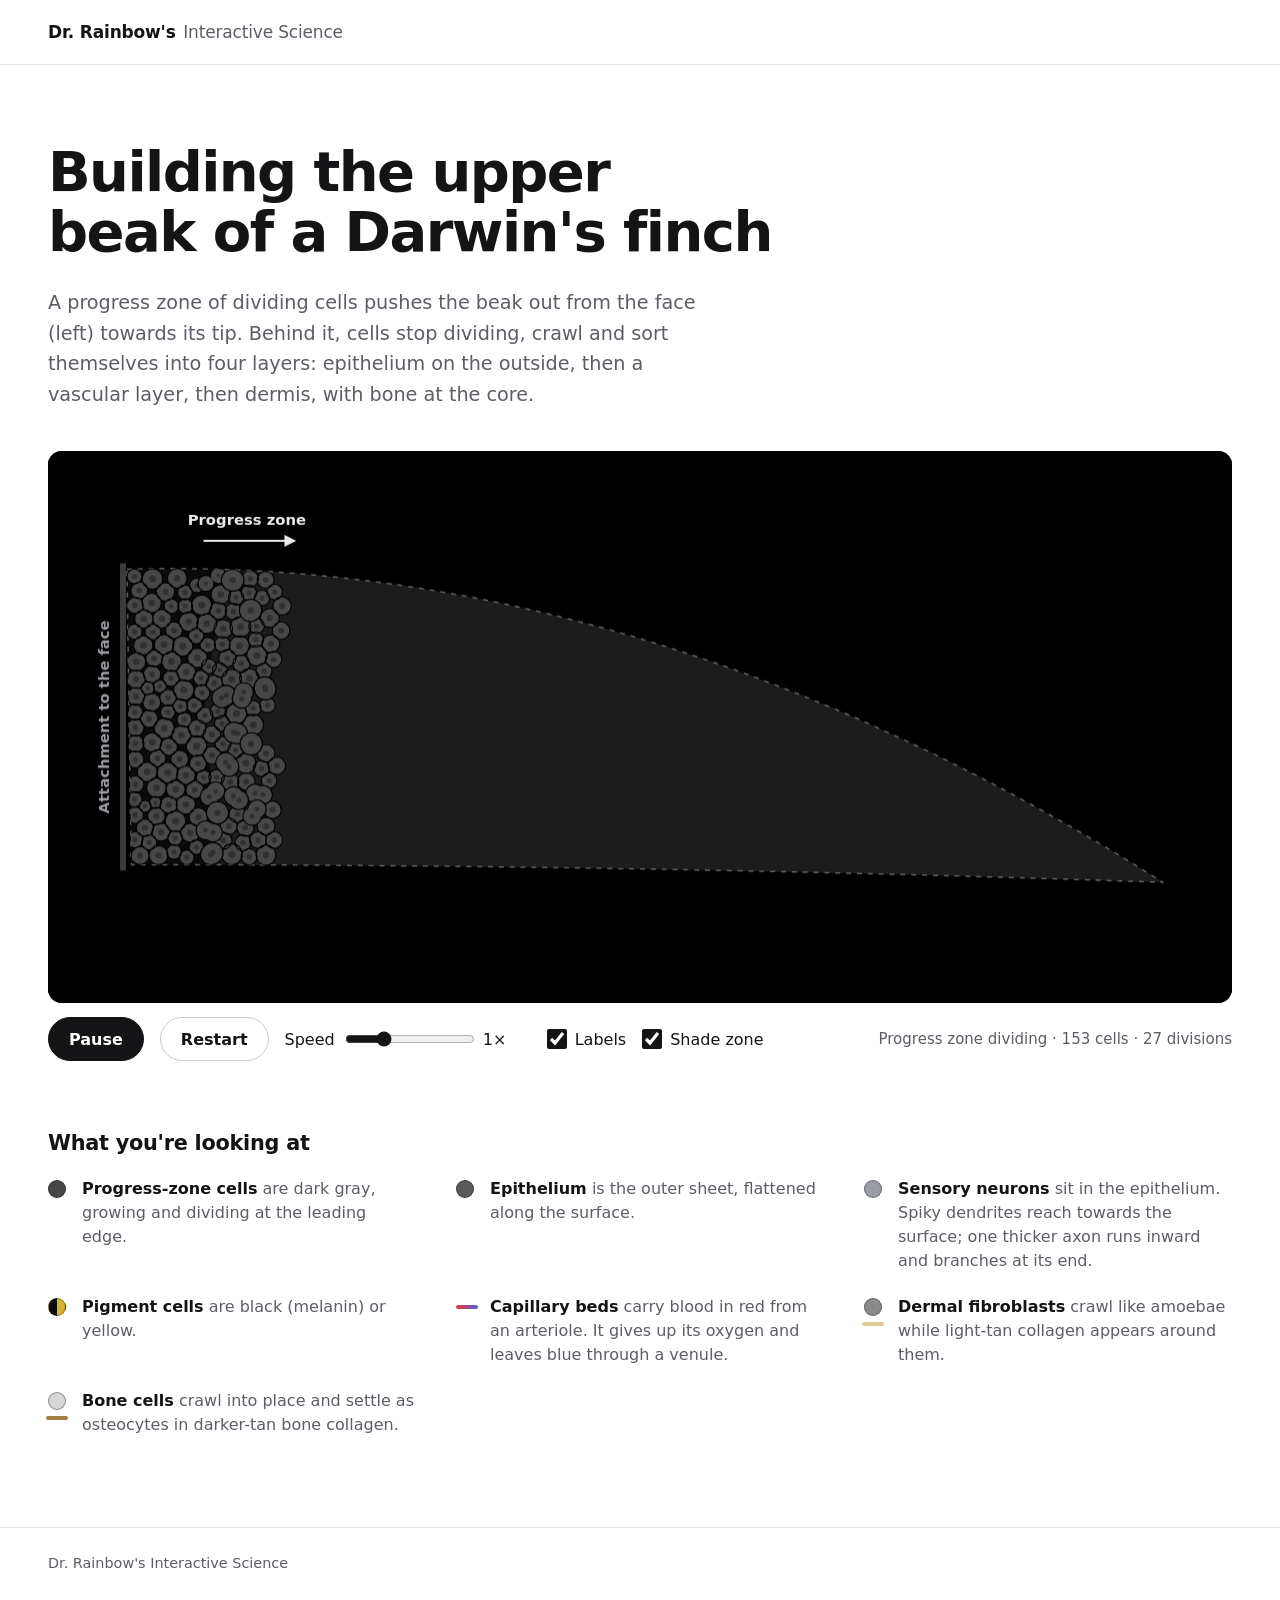
==== index.html @ 3d44cb23 "Launch homepage with finch beak interactive Co-Authored-By: Claude Opus 5.5 <noreply@anthropic.com>" ====
<!doctype html>
<html lang="en">
<head>
<meta charset="utf-8">
<meta name="viewport" content="width=device-width, initial-scale=1">
<title>Dr. Rainbow's Interactive Science</title>
<meta name="description" content="Interactive science lessons you can play with in any browser. First up: how a Darwin's finch builds its upper beak.">
<meta name="theme-color" content="#ffffff">
<meta property="og:title" content="Dr. Rainbow's Interactive Science">
<meta property="og:description" content="Watch a Darwin's finch build its upper beak, cell by cell.">
<meta property="og:type" content="website">
<link rel="icon" href="assets/icon.svg" type="image/svg+xml">
<link rel="stylesheet" href="assets/site.css">
<link rel="stylesheet" href="interactives/finch-beak/finch-beak.css">
<script src="interactives/finch-beak/finch-beak.js" defer></script>
</head>
<body>
<a class="skip" href="#main">Skip to content</a>
<header class="site-head"><div class="wrap"><a class="brand" href="./">Dr. Rainbow's <span>Interactive Science</span></a></div></header>

<main id="main" class="wrap">
  <article class="lesson">
    <h1>Building the upper beak of a Darwin's finch</h1>
    <p class="lede">A progress zone of dividing cells pushes the beak out from the face (left) towards its tip. Behind it, cells stop dividing, crawl and sort themselves into four layers: epithelium on the outside, then a vascular layer, then dermis, with bone at the core.</p>

    <figure class="figure"><div data-interactive="finch-beak"><noscript>This animation needs JavaScript turned on.</noscript></div></figure>

    <section class="key" aria-labelledby="key-title">
      <h2 id="key-title">What you're looking at</h2>
      <ul>
        <li><i class="sw" style="background:#474747"></i><b>Progress-zone cells</b> are dark gray, growing and dividing at the leading edge.</li>
        <li><i class="sw" style="background:#5a5a5a"></i><b>Epithelium</b> is the outer sheet, flattened along the surface.</li>
        <li><i class="sw" style="background:#9a9ea4"></i><b>Sensory neurons</b> sit in the epithelium. Spiky dendrites reach towards the surface; one thicker axon runs inward and branches at its end.</li>
        <li><i class="sw two"></i><b>Pigment cells</b> are black (melanin) or yellow.</li>
        <li><i class="ln" style="background:linear-gradient(90deg,#e8372f,#4662e0)"></i><b>Capillary beds</b> carry blood in red from an arteriole. It gives up its oxygen and leaves blue through a venule.</li>
        <li><i class="sw" style="background:#8a8a8a"></i><i class="ln" style="background:#e2c995"></i><b>Dermal fibroblasts</b> crawl like amoebae while light-tan collagen appears around them.</li>
        <li><i class="sw" style="background:#d6d6d6"></i><i class="ln" style="background:#a47c45"></i><b>Bone cells</b> crawl into place and settle as osteocytes in darker-tan bone collagen.</li>
      </ul>
    </section>
  </article>
</main>

<footer class="site-foot"><div class="wrap">Dr. Rainbow's Interactive Science</div></footer>
</body>
</html>
---- assets/site.css ----
/* Dr. Rainbow's Interactive Science: shared styles. System fonts only, so text paints at once. */
:root{
  color-scheme:light;
  --bg:#fff;--ink:#141416;--muted:#5b5e66;--line:#e4e5e8;--accent:#2f4fd0;
  --gutter:clamp(16px,4vw,48px);--wide:1200px;--text:42rem;
  --sans:ui-sans-serif,system-ui,-apple-system,"Segoe UI",Roboto,"Helvetica Neue",Arial,sans-serif;
}
*{box-sizing:border-box;min-width:0}
html{-webkit-text-size-adjust:100%;text-size-adjust:100%}
body{margin:0;background:var(--bg);color:var(--ink);font:17px/1.6 var(--sans);-webkit-font-smoothing:antialiased}
.wrap{max-width:calc(var(--wide) + 2*var(--gutter));margin:0 auto;padding:0 var(--gutter)}
a{color:inherit}
:focus-visible{outline:3px solid var(--accent);outline-offset:3px;border-radius:4px}
.skip{position:absolute;left:-9999px}
.skip:focus{left:16px;top:12px;background:#fff;padding:8px 12px;z-index:2}

.site-head{border-bottom:1px solid var(--line)}
.site-head .wrap{min-height:64px;display:flex;align-items:center}
.brand{display:inline-flex;flex-wrap:wrap;gap:0 .45em;padding:10px 0;text-decoration:none;font-weight:650;letter-spacing:-.01em;line-height:1.3}
.brand span{font-weight:400;color:var(--muted)}

.lesson{padding:clamp(36px,6vw,80px) 0 clamp(48px,7vw,96px)}
h1{font-size:clamp(2rem,5.2vw,3.5rem);line-height:1.08;letter-spacing:-.028em;font-weight:680;margin:0 0 .45em;max-width:18em;text-wrap:balance}
h2{font-size:1.3rem;line-height:1.25;letter-spacing:-.012em;font-weight:650;margin:0 0 20px}
.lede{font-size:clamp(1.06rem,1.5vw,1.2rem);color:var(--muted);max-width:var(--text);margin:0 0 clamp(24px,3.5vw,40px)}
.figure{margin:0}
.key{margin-top:clamp(40px,5vw,64px)}
.key ul{list-style:none;margin:0;padding:0;display:grid;grid-template-columns:repeat(auto-fill,minmax(min(100%,300px),1fr));gap:22px 40px}
.key li{position:relative;padding-left:34px;font-size:1rem;line-height:1.5;color:var(--muted)}
.key b{color:var(--ink);font-weight:620}
.sw{position:absolute;left:0;top:3px;width:18px;height:18px;border-radius:50%;border:1px solid rgba(0,0,0,.35)}
.sw.two{background:linear-gradient(90deg,#0a0a0a 50%,#dab42c 50%)}
.ln{position:absolute;left:0;top:10px;width:22px;height:4px;border-radius:2px}
.sw+.ln{top:27px;left:-2px}
.site-foot{border-top:1px solid var(--line);color:var(--muted);font-size:.9rem}
.site-foot .wrap{padding-top:24px;padding-bottom:32px}
---- interactives/finch-beak/finch-beak.css ----
.fb{color:#141416;font-family:inherit}
.fb-stage{position:relative;width:100%;background:#000;border-radius:14px;overflow:hidden}
/* padding keeps the shape on browsers without aspect-ratio */
.fb-stage::before{content:"";display:block;padding-top:46.667%}
.fb-stage canvas{position:absolute;left:0;top:0;width:100%;height:100%;display:block}
.fb-ctl{display:flex;flex-wrap:wrap;align-items:center;margin:8px -8px 0}
.fb-ctl>*{margin:6px 8px}
.fb button{font:inherit;font-size:16px;font-weight:600;min-height:44px;min-width:92px;padding:0 20px;border-radius:999px;border:1px solid #141416;background:#141416;color:#fff;cursor:pointer;touch-action:manipulation}
.fb button.fb-alt{background:transparent;color:#141416;border-color:#c9cbd1}
.fb button:hover{background:#33353b}
.fb button.fb-alt:hover{background:#f3f4f6}
.fb label{display:inline-flex;align-items:center;min-height:44px;font-size:16px;cursor:pointer}
.fb label>*+*,.fb label>span{margin-left:8px}
.fb input{accent-color:#141416;margin:0}
.fb input[type=range]{width:130px;margin-left:10px}
.fb input[type=checkbox]{width:20px;height:20px}
.fb-spv{min-width:3em;font-variant-numeric:tabular-nums}
.fb-stat{margin-left:auto;color:#5b5e66;font-size:15px;font-variant-numeric:tabular-nums}
@media(max-width:640px){
  .fb-stage{margin:0 calc(-1*var(--gutter,0px));width:auto;border-radius:0}
  .fb-stage::before{padding-top:60%}
  .fb-stat{margin-left:8px;width:100%;order:-1}
  .fb-ctl label:first-of-type{flex:1 1 100%}
  .fb-ctl label:first-of-type input{flex:1}
  .fb-ctl button{flex:1 1 40%}
}
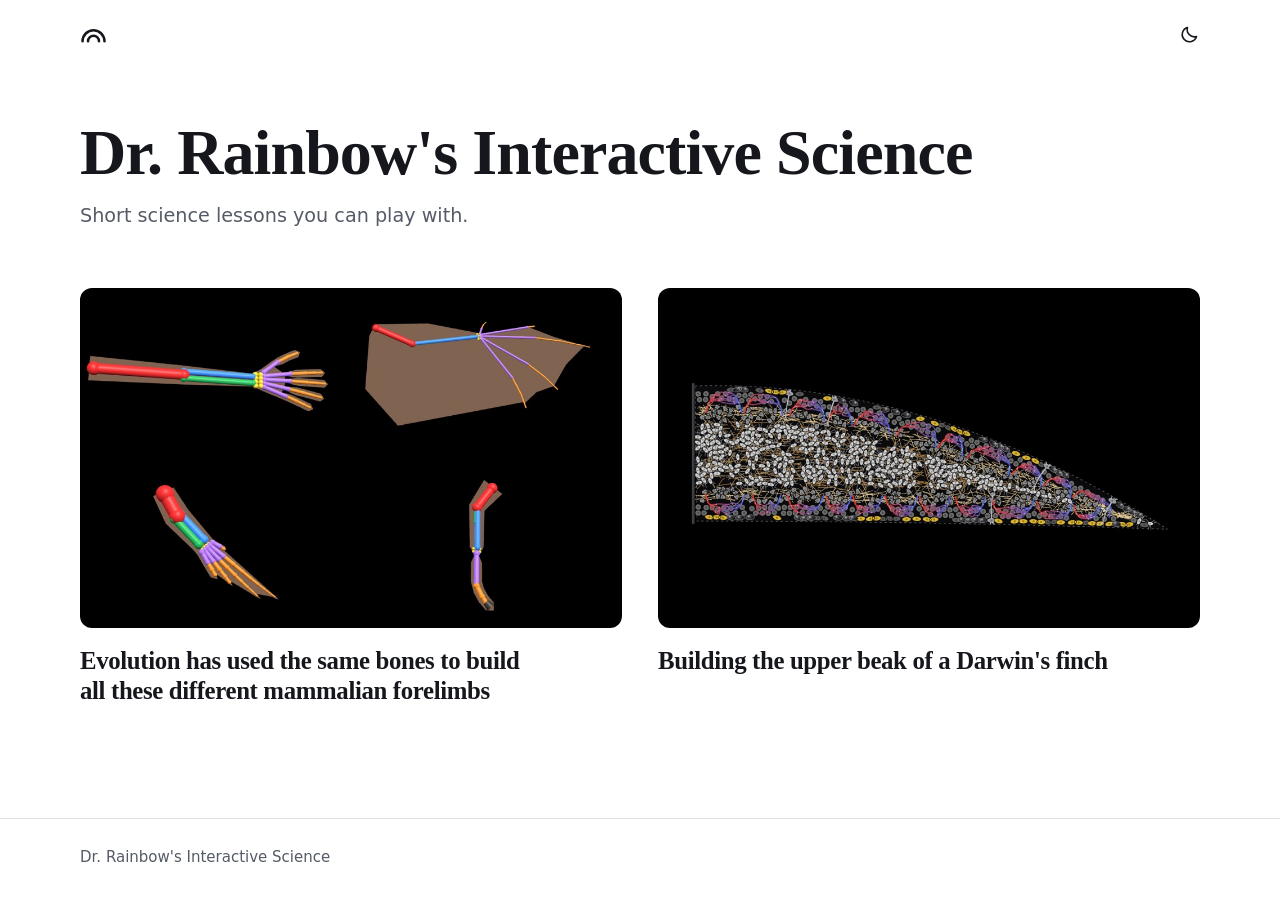
==== commit 3c51053d: "Add forelimbs module, homepage grid, light and dark modes Move each module into its own folder, put " ====
--- a/index.html
+++ b/index.html
@@ -3,43 +3,39 @@
 <head>
 <meta charset="utf-8">
 <meta name="viewport" content="width=device-width, initial-scale=1">
-<title>Dr. Rainbow's Interactive Science</title>
-<meta name="description" content="Interactive science lessons you can play with in any browser. First up: how a Darwin's finch builds its upper beak.">
+<title>Dr. Rainbow&#x27;s Interactive Science</title>
+<meta name="description" content="Short science lessons you can play with.">
 <meta name="theme-color" content="#ffffff">
-<meta property="og:title" content="Dr. Rainbow's Interactive Science">
-<meta property="og:description" content="Watch a Darwin's finch build its upper beak, cell by cell.">
+<meta property="og:site_name" content="Dr. Rainbow&#x27;s Interactive Science">
+<meta property="og:title" content="Dr. Rainbow&#x27;s Interactive Science">
+<meta property="og:description" content="Short science lessons you can play with.">
 <meta property="og:type" content="website">
-<link rel="icon" href="assets/icon.svg" type="image/svg+xml">
-<link rel="stylesheet" href="assets/site.css">
-<link rel="stylesheet" href="interactives/finch-beak/finch-beak.css">
-<script src="interactives/finch-beak/finch-beak.js" defer></script>
+<meta property="og:url" content="https://mattrainbow.github.io/biology-website/">
+<meta property="og:image" content="https://mattrainbow.github.io/biology-website/modules/forelimbs/thumbnail.jpg">
+<meta name="twitter:card" content="summary_large_image">
+<link rel="canonical" href="https://mattrainbow.github.io/biology-website/">
+<link rel="icon" href="./assets/img/icon.svg" type="image/svg+xml">
+<script>(function(){var t;try{t=localStorage.getItem('theme')}catch(e){}if(t!=='light'&&t!=='dark')t=window.matchMedia&&matchMedia('(prefers-color-scheme: dark)').matches?'dark':'light';document.documentElement.setAttribute('data-theme',t)})()</script>
+<link rel="stylesheet" href="./assets/css/tokens.css?v=05e738a7">
+<link rel="stylesheet" href="./assets/css/site.css?v=0b444c0e">
 </head>
-<body>
+<body class="home">
 <a class="skip" href="#main">Skip to content</a>
-<header class="site-head"><div class="wrap"><a class="brand" href="./">Dr. Rainbow's <span>Interactive Science</span></a></div></header>
+<header class="site-head"><div class="wrap">
+  <a class="brand" href="./" aria-label="Dr. Rainbow&#x27;s Interactive Science, home"><svg viewBox="0 0 32 32" fill="none" stroke="currentColor" stroke-width="3" stroke-linecap="round" aria-hidden="true"><path d="M3 24a13 13 0 0 1 26 0"/><path d="M9.5 24a6.5 6.5 0 0 1 13 0"/></svg><span>Dr. Rainbow&#x27;s Interactive Science</span></a>
+  <button class="theme" type="button" aria-label="Switch color mode"><svg class="sun" viewBox="0 0 24 24" fill="none" stroke="currentColor" stroke-width="1.8" stroke-linecap="round" aria-hidden="true"><circle cx="12" cy="12" r="4.2"/><path d="M12 2.5v2.2M12 19.3v2.2M2.5 12h2.2M19.3 12h2.2M5.3 5.3l1.5 1.5M17.2 17.2l1.5 1.5M18.7 5.3l-1.5 1.5M6.8 17.2l-1.5 1.5"/></svg><svg class="moon" viewBox="0 0 24 24" fill="none" stroke="currentColor" stroke-width="1.8" stroke-linejoin="round" aria-hidden="true"><path d="M20 14.3A8.3 8.3 0 0 1 9.7 4 8.3 8.3 0 1 0 20 14.3z"/></svg></button>
+</div></header>
+<main id="main">
+<div class="wrap">
+  <div class="masthead"><h1>Dr. Rainbow&#x27;s Interactive Science</h1><p>Short science lessons you can play with.</p></div>
+  <ul class="grid">
+    <li class="card"><a href="./modules/forelimbs/"><div class="card-img"><img src="./modules/forelimbs/thumbnail.jpg?v=ca82a010" width="960" height="600" alt="" ></div><h2>Evolution has used the same bones to build all these different mammalian forelimbs</h2></a></li>
+    <li class="card"><a href="./modules/finch-beak/"><div class="card-img"><img src="./modules/finch-beak/thumbnail.jpg?v=c0197a06" width="960" height="600" alt="" ></div><h2>Building the upper beak of a Darwin&#x27;s finch</h2></a></li>
+  </ul>
+</div>
 
-<main id="main" class="wrap">
-  <article class="lesson">
-    <h1>Building the upper beak of a Darwin's finch</h1>
-    <p class="lede">A progress zone of dividing cells pushes the beak out from the face (left) towards its tip. Behind it, cells stop dividing, crawl and sort themselves into four layers: epithelium on the outside, then a vascular layer, then dermis, with bone at the core.</p>
-
-    <figure class="figure"><div data-interactive="finch-beak"><noscript>This animation needs JavaScript turned on.</noscript></div></figure>
-
-    <section class="key" aria-labelledby="key-title">
-      <h2 id="key-title">What you're looking at</h2>
-      <ul>
-        <li><i class="sw" style="background:#474747"></i><b>Progress-zone cells</b> are dark gray, growing and dividing at the leading edge.</li>
-        <li><i class="sw" style="background:#5a5a5a"></i><b>Epithelium</b> is the outer sheet, flattened along the surface.</li>
-        <li><i class="sw" style="background:#9a9ea4"></i><b>Sensory neurons</b> sit in the epithelium. Spiky dendrites reach towards the surface; one thicker axon runs inward and branches at its end.</li>
-        <li><i class="sw two"></i><b>Pigment cells</b> are black (melanin) or yellow.</li>
-        <li><i class="ln" style="background:linear-gradient(90deg,#e8372f,#4662e0)"></i><b>Capillary beds</b> carry blood in red from an arteriole. It gives up its oxygen and leaves blue through a venule.</li>
-        <li><i class="sw" style="background:#8a8a8a"></i><i class="ln" style="background:#e2c995"></i><b>Dermal fibroblasts</b> crawl like amoebae while light-tan collagen appears around them.</li>
-        <li><i class="sw" style="background:#d6d6d6"></i><i class="ln" style="background:#a47c45"></i><b>Bone cells</b> crawl into place and settle as osteocytes in darker-tan bone collagen.</li>
-      </ul>
-    </section>
-  </article>
 </main>
-
-<footer class="site-foot"><div class="wrap">Dr. Rainbow's Interactive Science</div></footer>
+<footer class="site-foot"><div class="wrap">Dr. Rainbow&#x27;s Interactive Science</div></footer>
+<script src="./assets/js/site.js?v=63374ebe" defer></script>
 </body>
 </html>
--- a/assets/css/tokens.css
+++ b/assets/css/tokens.css
@@ -0,0 +1,57 @@
+/* ==========================================================================
+   THE SITE'S LOOK, IN ONE PLACE
+   Change a font, size or color here and every page, control and figure label
+   follows. Nothing else in the project hard-codes a page font or color.
+   ========================================================================== */
+:root{
+  /* Fonts: system fonts, so nothing downloads and text appears at once */
+  --font-heading:Charter,"Bitstream Charter","Iowan Old Style","Sitka Text",Cambria,"Noto Serif",Georgia,serif;
+  --font-body:system-ui,-apple-system,"Segoe UI",Roboto,"Helvetica Neue",Arial,sans-serif;
+
+  /* Text sizes */
+  --text-sm:.9375rem;                      /* captions, tables, controls */
+  --text-body:1.125rem;                    /* article text */
+  --text-card:clamp(1.3rem,2vw,1.55rem);   /* module titles on the homepage */
+  --text-h2:1.6rem;                        /* section headings */
+  --text-h1:clamp(2rem,4.6vw,3.1rem);      /* article titles */
+  --text-masthead:clamp(2.2rem,6vw,4rem);  /* homepage title */
+
+  /* Text details */
+  --weight-heading:700;
+  --weight-strong:620;
+  --leading-body:1.65;
+  --leading-heading:1.14;
+  --tracking-heading:-.014em;
+
+  /* Layout */
+  --measure:42rem;        /* width of article text */
+  --wide:70rem;           /* width of figures and the homepage grid */
+  --gutter:clamp(18px,4vw,40px);
+  --radius:12px;
+
+  /* Colors: light */
+  color-scheme:light;
+  --bg:#ffffff;
+  --surface:#f4f6f8;
+  --ink:#15171c;
+  --muted:#555b66;
+  --line:#dfe3e8;
+  --accent:#1f56c4;
+
+  /* Figures keep a dark stage in both themes */
+  --stage-bg:#000000;
+  --stage-ink:#ecebe8;
+  --stage-muted:#a2a5a9;
+  --stage-line:transparent;
+  --figure-label:12px;    /* smallest label drawn inside a figure */
+}
+:root[data-theme="dark"]{
+  color-scheme:dark;
+  --bg:#111317;
+  --surface:#1a1d22;
+  --ink:#eceef1;
+  --muted:#a3a9b4;
+  --line:#363b45;
+  --accent:#8db4ff;
+  --stage-line:#2c3038;
+}
--- a/assets/css/site.css
+++ b/assets/css/site.css
@@ -0,0 +1,74 @@
+/* Page layout and text. Values come from tokens.css. */
+*{box-sizing:border-box;min-width:0}
+html{-webkit-text-size-adjust:100%;text-size-adjust:100%}
+body{margin:0;min-height:100vh;display:flex;flex-direction:column;background:var(--bg);color:var(--ink);font:400 var(--text-body)/var(--leading-body) var(--font-body);-webkit-font-smoothing:antialiased}
+main{flex:1}
+h1,h2,h3{font-family:var(--font-heading);font-weight:var(--weight-heading);line-height:var(--leading-heading);letter-spacing:var(--tracking-heading);margin:0;text-wrap:balance}
+h1{font-size:var(--text-h1);text-wrap:pretty}
+h2{font-size:var(--text-h2)}
+p{margin:0 0 1.15em}
+strong,b{font-weight:var(--weight-strong)}
+a{color:var(--accent);text-underline-offset:.18em;text-decoration-thickness:1px}
+img{max-width:100%;height:auto;display:block}
+:focus-visible{outline:3px solid var(--accent);outline-offset:3px;border-radius:4px}
+.wrap{width:100%;max-width:calc(var(--wide) + 2*var(--gutter));margin:0 auto;padding:0 var(--gutter)}
+.skip{position:absolute;left:-9999px}
+.skip:focus{left:16px;top:10px;background:var(--bg);padding:8px 12px;z-index:9}
+
+/* header and footer */
+.site-head .wrap{min-height:68px;display:flex;align-items:center;justify-content:space-between;gap:16px}
+.brand{display:inline-flex;align-items:center;gap:11px;padding:10px 0;color:var(--ink);text-decoration:none;font:var(--weight-heading) 1.06rem/1.25 var(--font-heading)}
+.brand svg{width:27px;height:27px;flex:none}
+.home .brand span{display:none} /* the homepage title already says it */
+.theme{flex:none;display:inline-flex;align-items:center;justify-content:center;width:44px;height:44px;margin-right:-11px;border:0;border-radius:50%;background:none;color:var(--ink);cursor:pointer}
+.theme:hover{background:var(--surface)}
+.theme svg{width:21px;height:21px}
+.theme .moon,:root[data-theme="dark"] .theme .sun{display:block}
+.theme .sun,:root[data-theme="dark"] .theme .moon{display:none}
+.site-foot{margin-top:clamp(56px,9vw,112px);border-top:1px solid var(--line);color:var(--muted);font-size:var(--text-sm)}
+.site-foot .wrap{padding-top:26px;padding-bottom:32px}
+
+/* homepage */
+.masthead{padding:clamp(20px,4vw,52px) 0 clamp(30px,4.5vw,56px)}
+.masthead h1{font-size:var(--text-masthead);line-height:1.06}
+.masthead p{margin:.7em 0 0;color:var(--muted);font-size:1.2rem}
+.grid{list-style:none;margin:0;padding:0;display:grid;grid-template-columns:repeat(auto-fill,minmax(min(100%,380px),1fr));gap:clamp(32px,4vw,52px) clamp(20px,3vw,36px)}
+.card a{display:block;color:inherit;text-decoration:none}
+.card-img{overflow:hidden;border-radius:var(--radius);background:var(--stage-bg);border:1px solid var(--stage-line)}
+.card-img img{width:100%;aspect-ratio:16/10;object-fit:cover;transition:transform .35s ease}
+.card h2{font-size:var(--text-card);line-height:1.22;margin:18px 0 0}
+.card a:hover h2{text-decoration:underline;text-decoration-thickness:1px;text-underline-offset:.16em}
+.card a:hover img{transform:scale(1.025)}
+.card a:focus-visible{border-radius:var(--radius)}
+
+/* module page: a text column, with figures that break out wider */
+.article{display:grid;grid-template-columns:minmax(var(--gutter),1fr) minmax(0,var(--measure)) minmax(var(--gutter),1fr);padding-top:clamp(20px,4vw,52px)}
+.article>*{grid-column:2}
+.article>h1{margin-bottom:.62em}
+.article>h2{margin:clamp(44px,6vw,68px) 0 .75em}
+.article>.wide{grid-column:1/-1;width:100%;max-width:calc(var(--wide) + 2*var(--gutter));padding:0 var(--gutter);justify-self:center}
+.figure{margin:clamp(18px,3vw,30px) 0 0}
+.note{color:var(--muted);font-size:var(--text-sm)}
+.more{margin-top:clamp(64px,9vw,112px)}
+.more>h2{padding-top:30px;border-top:1px solid var(--line);margin-bottom:28px}
+
+/* keys and tables used in articles */
+.key{list-style:none;margin:0;padding:0}
+.key li{position:relative;padding-left:38px;margin:0 0 .85em}
+.key i{position:absolute;left:0;top:.36em;width:18px;height:18px;border-radius:50%;background:var(--c);box-shadow:0 0 0 1px rgba(128,134,145,.55)}
+.key i.line{top:.72em;width:24px;height:4px;border-radius:2px;box-shadow:none}
+.key i+i.line{top:1.75em;left:-3px}
+table{width:100%;border-collapse:collapse;font-size:var(--text-sm);line-height:1.5}
+th,td{text-align:left;vertical-align:top;padding:14px 22px 14px 0;border-bottom:1px solid var(--line)}
+th:last-child,td:last-child{padding-right:0}
+thead th{color:var(--muted);font-weight:var(--weight-strong)}
+tbody th{font-weight:var(--weight-strong)}
+tbody td{color:var(--muted)}
+@media(max-width:640px){
+  .stack thead{position:absolute;left:-9999px}
+  .stack tr{display:block;padding:16px 0;border-bottom:1px solid var(--line)}
+  .stack th,.stack td{display:block;border:0;padding:0}
+  .stack td{margin-top:6px}
+  .stack td::before{content:attr(data-label) ": ";color:var(--ink);font-weight:var(--weight-strong)}
+}
+@media(prefers-reduced-motion:reduce){.card-img img{transition:none}.card a:hover img{transform:none}}
